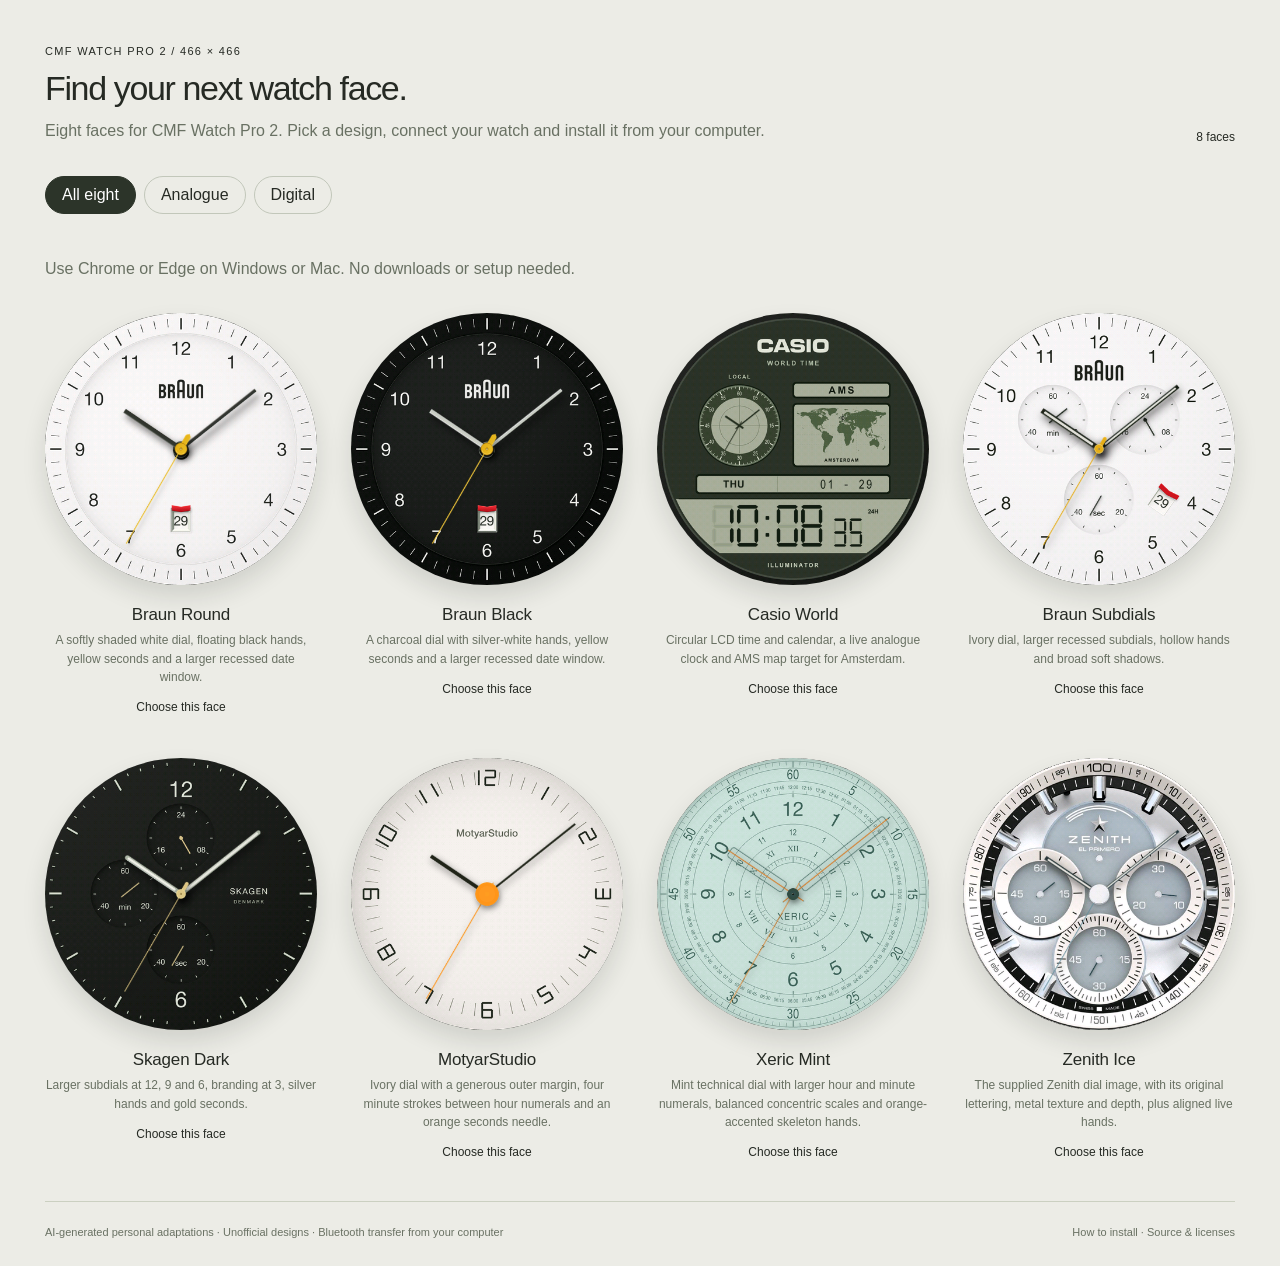
==== index.html @ 689e97fb "Add eight-face browser Bluetooth installer" ====
<!doctype html><html lang="en"><meta charset="utf-8"><meta name="viewport" content="width=device-width,initial-scale=1">
<title>MotyarStudio · Eight watch faces</title>
<style>
*{box-sizing:border-box}body{margin:0;background:#ecece6;color:#262a24;font-family:-apple-system,BlinkMacSystemFont,"Helvetica Neue",sans-serif}main{max-width:1510px;margin:auto;padding:45px 45px 28px}header{display:flex;justify-content:space-between;align-items:end;gap:30px;margin-bottom:32px}h1{font-size:34px;font-weight:500;letter-spacing:-.04em;margin:0 0 10px}p{color:#697163;line-height:1.6;margin:0}.meta{font-size:11px;letter-spacing:.12em;margin-bottom:12px}.filters{display:flex;gap:8px;flex-wrap:wrap;margin:28px 0 42px}button{border:1px solid #c2c7ba;background:transparent;color:inherit;border-radius:24px;font:inherit;padding:9px 16px;cursor:pointer}button[aria-pressed=true]{background:#2c3429;color:white;border-color:#2c3429}.faces{display:grid;grid-template-columns:repeat(4,minmax(0,1fr));gap:44px 34px}figure{margin:0;text-align:center}img{display:block;width:100%;height:auto;aspect-ratio:1;border-radius:50%;box-shadow:0 12px 23px #20281c22}h2{font-size:17px;font-weight:500;letter-spacing:-.01em;margin:20px 0 6px}.description{font-size:12px;line-height:1.55;min-height:38px;max-width:280px;margin:auto}.actions{display:flex;justify-content:center;gap:18px;font-size:12px;margin-top:13px}a{color:inherit;text-decoration:none}a:hover{text-decoration:underline}a:focus-visible,button:focus-visible{outline:3px solid #c39e1d;outline-offset:5px}footer{display:flex;justify-content:space-between;gap:25px;border-top:1px solid #cbd0c1;margin-top:42px;padding-top:24px;font-size:11px;color:#697163}#count{font-size:12px}@media(max-width:1050px){.faces{grid-template-columns:repeat(3,minmax(0,1fr))}}@media(max-width:760px){main{padding:28px 22px}.faces{grid-template-columns:repeat(2,minmax(0,1fr));gap:35px 20px}header{display:block}h1{font-size:29px}#count{margin-top:14px}.description{font-size:11px}h2{font-size:15px}footer{display:block;line-height:2}}@media(max-width:390px){.faces{grid-template-columns:1fr}}
</style>
<main><header><div><div class="meta">CMF WATCH PRO 2 / 466 × 466</div><h1>Find your next watch face.</h1><p>Eight faces for CMF Watch Pro 2. Pick a design, connect your watch and install it from your computer.</p></div><div id="count" role="status">Loading faces…</div></header>
<nav class="filters" aria-label="Filter faces"><button data-filter="all" aria-pressed="true">All eight</button><button data-filter="analog" aria-pressed="false">Analogue</button><button data-filter="digital" aria-pressed="false">Digital</button></nav>
<p style="margin:0 0 32px">Use Chrome or Edge on Windows or Mac. No downloads or setup needed.</p><section class="faces" aria-label="Native face previews" id="faces"></section>
<footer><span>AI-generated personal adaptations · Unofficial designs · Bluetooth transfer from your computer</span><span><a href="help.html">How to install</a> · <a href="downloads/MotyarStudio-Watch-Pro-2-8-Faces.zip">Source & licenses</a></span></footer></main>
<script type="module">
const variants=await(await fetch('variants.json',{cache:'no-store'})).json(),container=document.querySelector('#faces');
const isDigital=v=>v.kind==='digital';
function show(filter){
  const selected=variants.filter(v=>filter==='all'||filter==='new'&&v.group==='expanded'||filter==='subdials'&&['braun-subdials','skagen'].includes(v.theme)||filter==='analog'&&!isDigital(v)||filter==='digital'&&isDigital(v));
  container.style.gridTemplateColumns=filter==='subdials'?'repeat(2,minmax(0,1fr))':'';
  container.style.maxWidth=filter==='subdials'?'1000px':'';container.style.margin=filter==='subdials'?'auto':'';
  container.replaceChildren(...selected.map(v=>{
    const fig=document.createElement('figure'),link=document.createElement('a'),image=document.createElement('img'),title=document.createElement('h2'),desc=document.createElement('p'),actions=document.createElement('div');
    link.href='install.html?theme='+encodeURIComponent(v.theme);image.src=v.preview;image.alt=v.name+' native face preview';image.width=466;image.height=466;link.append(image);title.textContent=v.name;desc.className='description';desc.textContent=v.description;actions.className='actions';
    const open=document.createElement('a'),download=document.createElement('a');open.href=link.href;open.textContent='Choose this face';download.href=v.filename;download.download=v.filename;download.textContent='Download .bin';actions.append(open);fig.append(link,title,desc,actions);return fig;
  }));
  document.querySelector('#count').textContent=selected.length+' faces';
  for(const button of document.querySelectorAll('[data-filter]'))button.setAttribute('aria-pressed',String(button.dataset.filter===filter));
}
for(const button of document.querySelectorAll('[data-filter]'))button.addEventListener('click',()=>show(button.dataset.filter));show('all');
</script></html>
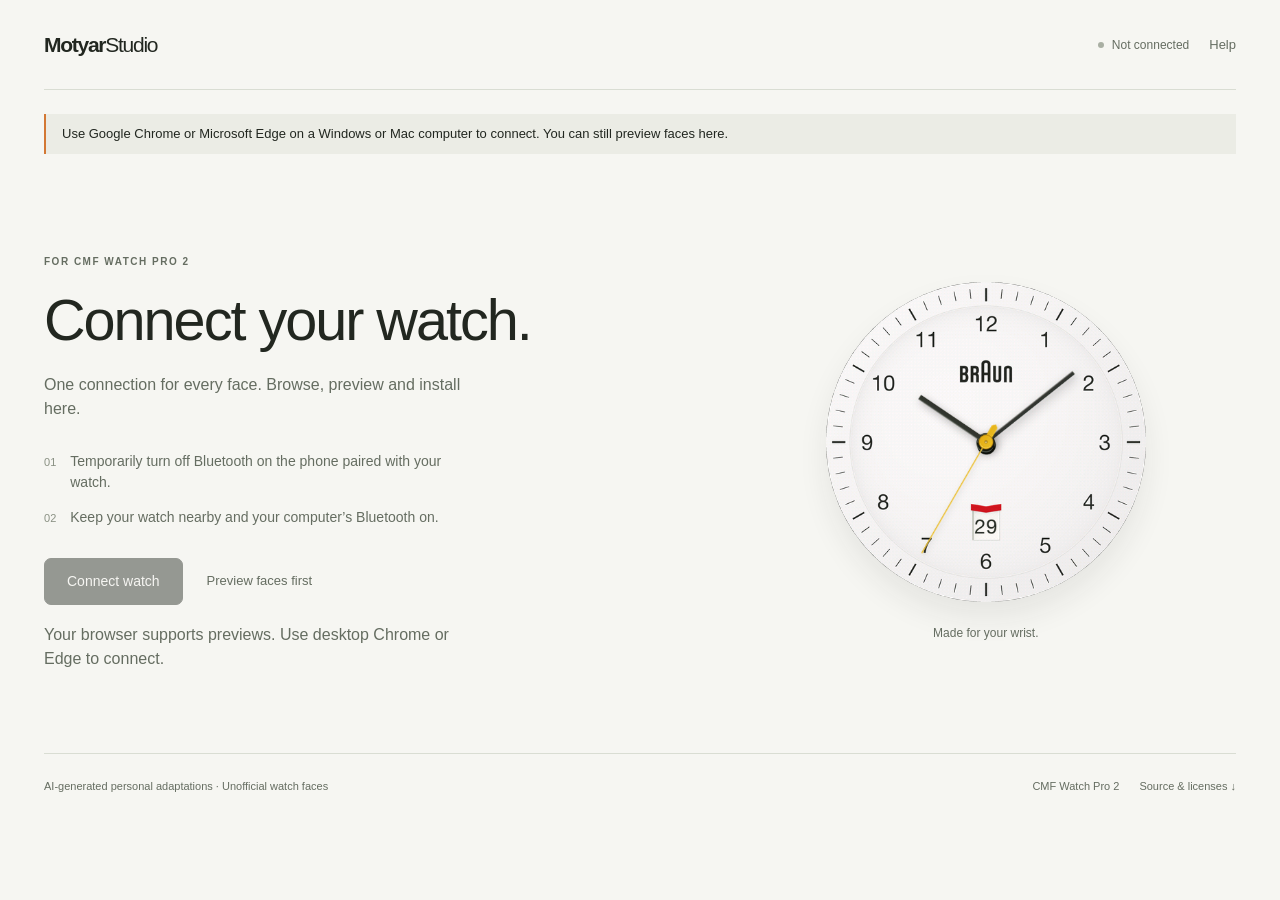
==== commit f8cf7094: "Publish grouped single-page installer and current 21-face collection" ====
--- a/index.html
+++ b/index.html
@@ -1,26 +1,108 @@
-<!doctype html><html lang="en"><meta charset="utf-8"><meta name="viewport" content="width=device-width,initial-scale=1">
-<title>MotyarStudio · Eight watch faces</title>
-<style>
-*{box-sizing:border-box}body{margin:0;background:#ecece6;color:#262a24;font-family:-apple-system,BlinkMacSystemFont,"Helvetica Neue",sans-serif}main{max-width:1510px;margin:auto;padding:45px 45px 28px}header{display:flex;justify-content:space-between;align-items:end;gap:30px;margin-bottom:32px}h1{font-size:34px;font-weight:500;letter-spacing:-.04em;margin:0 0 10px}p{color:#697163;line-height:1.6;margin:0}.meta{font-size:11px;letter-spacing:.12em;margin-bottom:12px}.filters{display:flex;gap:8px;flex-wrap:wrap;margin:28px 0 42px}button{border:1px solid #c2c7ba;background:transparent;color:inherit;border-radius:24px;font:inherit;padding:9px 16px;cursor:pointer}button[aria-pressed=true]{background:#2c3429;color:white;border-color:#2c3429}.faces{display:grid;grid-template-columns:repeat(4,minmax(0,1fr));gap:44px 34px}figure{margin:0;text-align:center}img{display:block;width:100%;height:auto;aspect-ratio:1;border-radius:50%;box-shadow:0 12px 23px #20281c22}h2{font-size:17px;font-weight:500;letter-spacing:-.01em;margin:20px 0 6px}.description{font-size:12px;line-height:1.55;min-height:38px;max-width:280px;margin:auto}.actions{display:flex;justify-content:center;gap:18px;font-size:12px;margin-top:13px}a{color:inherit;text-decoration:none}a:hover{text-decoration:underline}a:focus-visible,button:focus-visible{outline:3px solid #c39e1d;outline-offset:5px}footer{display:flex;justify-content:space-between;gap:25px;border-top:1px solid #cbd0c1;margin-top:42px;padding-top:24px;font-size:11px;color:#697163}#count{font-size:12px}@media(max-width:1050px){.faces{grid-template-columns:repeat(3,minmax(0,1fr))}}@media(max-width:760px){main{padding:28px 22px}.faces{grid-template-columns:repeat(2,minmax(0,1fr));gap:35px 20px}header{display:block}h1{font-size:29px}#count{margin-top:14px}.description{font-size:11px}h2{font-size:15px}footer{display:block;line-height:2}}@media(max-width:390px){.faces{grid-template-columns:1fr}}
-</style>
-<main><header><div><div class="meta">CMF WATCH PRO 2 / 466 × 466</div><h1>Find your next watch face.</h1><p>Eight faces for CMF Watch Pro 2. Pick a design, connect your watch and install it from your computer.</p></div><div id="count" role="status">Loading faces…</div></header>
-<nav class="filters" aria-label="Filter faces"><button data-filter="all" aria-pressed="true">All eight</button><button data-filter="analog" aria-pressed="false">Analogue</button><button data-filter="digital" aria-pressed="false">Digital</button></nav>
-<p style="margin:0 0 32px">Use Chrome or Edge on Windows or Mac. No downloads or setup needed.</p><section class="faces" aria-label="Native face previews" id="faces"></section>
-<footer><span>AI-generated personal adaptations · Unofficial designs · Bluetooth transfer from your computer</span><span><a href="help.html">How to install</a> · <a href="downloads/MotyarStudio-Watch-Pro-2-8-Faces.zip">Source & licenses</a></span></footer></main>
-<script type="module">
-const variants=await(await fetch('variants.json',{cache:'no-store'})).json(),container=document.querySelector('#faces');
-const isDigital=v=>v.kind==='digital';
-function show(filter){
-  const selected=variants.filter(v=>filter==='all'||filter==='new'&&v.group==='expanded'||filter==='subdials'&&['braun-subdials','skagen'].includes(v.theme)||filter==='analog'&&!isDigital(v)||filter==='digital'&&isDigital(v));
-  container.style.gridTemplateColumns=filter==='subdials'?'repeat(2,minmax(0,1fr))':'';
-  container.style.maxWidth=filter==='subdials'?'1000px':'';container.style.margin=filter==='subdials'?'auto':'';
-  container.replaceChildren(...selected.map(v=>{
-    const fig=document.createElement('figure'),link=document.createElement('a'),image=document.createElement('img'),title=document.createElement('h2'),desc=document.createElement('p'),actions=document.createElement('div');
-    link.href='install.html?theme='+encodeURIComponent(v.theme);image.src=v.preview;image.alt=v.name+' native face preview';image.width=466;image.height=466;link.append(image);title.textContent=v.name;desc.className='description';desc.textContent=v.description;actions.className='actions';
-    const open=document.createElement('a'),download=document.createElement('a');open.href=link.href;open.textContent='Choose this face';download.href=v.filename;download.download=v.filename;download.textContent='Download .bin';actions.append(open);fig.append(link,title,desc,actions);return fig;
-  }));
-  document.querySelector('#count').textContent=selected.length+' faces';
-  for(const button of document.querySelectorAll('[data-filter]'))button.setAttribute('aria-pressed',String(button.dataset.filter===filter));
-}
-for(const button of document.querySelectorAll('[data-filter]'))button.addEventListener('click',()=>show(button.dataset.filter));show('all');
-</script></html>
+<!doctype html>
+<html lang="en">
+<head>
+  <meta charset="utf-8">
+  <meta name="viewport" content="width=device-width,initial-scale=1">
+  <meta name="description" content="Connect your CMF Watch Pro 2 once, then preview and install watch faces in one place.">
+  <title>MotyarStudio · Watch faces</title>
+  <link rel="stylesheet" href="styles.css">
+</head>
+<body data-connected="false">
+<div class="shell">
+  <header class="topbar">
+    <div class="wordmark" aria-label="MotyarStudio"><strong>Motyar</strong><span>Studio</span></div>
+    <div class="top-actions">
+      <div class="connection-label" role="status"><span id="connection-label">Not connected</span></div>
+      <button class="quiet" id="disconnect" type="button" hidden>Disconnect</button>
+      <button class="quiet" id="help-open" type="button" aria-haspopup="dialog">Help</button>
+    </div>
+  </header>
+  <main>
+    <noscript><p class="noscript">Enable JavaScript to preview faces and connect your watch.</p></noscript>
+    <aside id="browser-note" class="browser-note" hidden role="status"></aside>
+    <section class="intro" id="connection-stage" aria-labelledby="connect-title">
+      <div class="intro-copy">
+        <div class="eyebrow">For CMF Watch Pro 2</div>
+        <h1 id="connect-title">Connect your watch.</h1>
+        <p>One connection for every face. Browse, preview and install here.</p>
+        <ol class="setup">
+          <li>Temporarily turn off Bluetooth on the phone paired with your watch.</li>
+          <li>Keep your watch nearby and your computer’s Bluetooth on.</li>
+        </ol>
+        <div class="intro-actions">
+          <button class="primary" id="connect" type="button" disabled>Connect watch</button>
+          <button class="quiet" id="browse" type="button" disabled>Preview faces first</button>
+        </div>
+        <p class="connect-status" id="connect-status" aria-live="polite">Loading the collection…</p>
+      </div>
+      <figure class="intro-art" aria-label="Featured watch face">
+        <img src="preview.png" alt="Braun Round watch face" width="466" height="466">
+        <figcaption>Made for your wrist.</figcaption>
+      </figure>
+    </section>
+    <section class="workspace" id="workspace" hidden aria-label="Choose and assign watch faces">
+      <section class="library" aria-labelledby="workspace-title">
+        <div class="library-head" id="library-top">
+          <div><h1 id="workspace-title" tabindex="-1">Choose a face.</h1><span class="count" id="count" role="status"></span></div>
+          <label class="group-picker"><span>Group</span><select id="group-choice" aria-label="Watch face group"><option value="all">All groups</option></select></label>
+        </div>
+        <nav class="filters" aria-label="Filter faces">
+          <button type="button" data-filter="all" aria-pressed="true">All</button>
+          <button type="button" data-filter="analog" aria-pressed="false">Analogue</button>
+          <button type="button" data-filter="digital" aria-pressed="false">Digital</button>
+          <button type="button" data-filter="photo" aria-pressed="false">Photographic</button>
+        </nav>
+        <div class="collections" id="faces" aria-label="Watch face groups"></div>
+        <div class="empty" id="empty" hidden><p>No faces match these filters.</p><button class="quiet" id="reset-filter" type="button">Show all types in this group</button></div>
+      </section>
+      <aside class="preview-panel" id="preview-panel" aria-labelledby="face-title">
+        <div class="preview-heading"><h2 id="face-title">Braun Round</h2><a class="quiet back-to-faces" href="#library-top">All faces ↑</a></div>
+        <div class="watch">
+          <img id="face-poster" src="preview.png" alt="Selected face preview" width="466" height="466">
+          <canvas id="face" width="466" height="466" role="img" aria-label="Live watch face preview" hidden></canvas>
+        </div>
+        <p class="caption" id="caption">Loading native preview…</p>
+        <div class="preview-controls"><button class="toggle" id="mode" type="button" aria-pressed="false">Always-on</button></div>
+        <div class="assignment">
+          <label class="slot" id="slot-label">Install destination
+            <select id="slot" aria-describedby="slot-hint" disabled><option value="">Connect watch to load faces</option></select>
+            <span class="hint" id="slot-hint" role="status">Connect your watch to load its faces.</span>
+          </label>
+          <button class="primary install" id="install" type="button" disabled>Install face</button>
+          <p class="status" id="status" role="status">Connect your watch to install this face.</p>
+          <button class="quiet" id="retry-face" type="button" hidden>Reload this face</button>
+          <div class="progress-row" id="progress-row" hidden>
+            <div class="progress-meta"><span>Transferring to watch</span><span id="progress-label">0%</span></div>
+            <progress id="progress" max="100" value="0" aria-label="Watch face transfer"></progress>
+          </div>
+        </div>
+        <details class="more">
+          <summary>Details & files</summary>
+          <p id="description"></p>
+          <button class="toggle" id="reference" type="button" aria-pressed="false">Reference time</button>
+          <div class="file-actions"><a id="download" href="braun-round.bin" download>Download face</a><a id="image-link" href="preview.png" target="_blank" rel="noopener">View image ↗</a></div>
+          <div class="device-info" id="info">No watch connected.</div>
+          <p id="verification" hidden></p>
+        </details>
+      </aside>
+    </section>
+  </main>
+  <footer><span>AI-generated personal adaptations · Unofficial watch faces</span><div class="footer-links"><span>CMF Watch Pro 2</span><a href="downloads/MotyarStudio-Single-Page.zip" download>Source & licenses ↓</a></div></footer>
+</div>
+<dialog id="help-dialog" aria-labelledby="help-title">
+  <div class="dialog-head"><h2 id="help-title">A little help.</h2><button class="close" id="help-close" type="button" aria-label="Close help">×</button></div>
+  <p>Use desktop Chrome or Edge on Windows or Mac, with Bluetooth enabled.</p>
+  <ol>
+    <li>Release the watch’s phone connection, then select <strong>Connect watch</strong>. Confirm pairing on the watch if asked.</li>
+    <li>Choose a design and an <strong>Install destination</strong>. Replace an existing face or explicitly add a new one if space is available.</li>
+    <li>Select <strong>Install face</strong> and keep the watch nearby. You can install another design without reconnecting.</li>
+    <li>When finished, disconnect here and turn your phone’s Bluetooth back on.</li>
+  </ol>
+  <h3>Watch or destination missing?</h3><p>Close other watch connections and keep the watch nearby. If its face list has not arrived, disconnect and reconnect. A full watch needs an existing face selected for replacement.</p>
+  <h3>About the previews</h3><p>Installed faces use the watch’s clock and supported sensor readings. Browser weather and activity values are samples; connected battery readings are live. Weather icons are illustrative. Subdials show clock readings. Casio’s AMS marker is fixed to Amsterdam.</p>
+  <h3>Your connection stays here</h3><p>Browsing, filtering, previews and this help keep the same connection. Reloading or closing the tab disconnects the watch. Installation history is stored in your browser.</p>
+  <p style="margin-top:24px">Native format, renderer and Bluetooth client: <a href="https://github.com/freethinkel/fmc" target="_blank" rel="noreferrer">FMC ↗</a> · <a href="LICENSE" target="_blank" rel="noopener">AGPL-3.0 ↗</a></p>
+</dialog>
+<script type="module" src="start.js"></script>
+</body>
+</html>
--- a/styles.css
+++ b/styles.css
@@ -0,0 +1,11 @@
+:root{color-scheme:light;--paper:#f6f6f2;--ink:#222720;--muted:#656d61;--line:#d9ddd3;--accent:#d37834;--panel:#fff;--radius:12px}
+*{box-sizing:border-box}body{margin:0;background:var(--paper);color:var(--ink);font:15px/1.5 -apple-system,BlinkMacSystemFont,"Helvetica Neue",sans-serif}button,select,a{-webkit-tap-highlight-color:transparent}button,select{font:inherit;color:inherit}button,a,select,summary{touch-action:manipulation}button{cursor:pointer}button:disabled{cursor:default;opacity:.45}button,a,select,summary{outline-offset:4px}button:focus-visible,a:focus-visible,select:focus-visible,summary:focus-visible{outline:2px solid var(--accent)}[hidden]{display:none!important}a{color:inherit}h1,h2,p{margin:0}h1,h2{font-weight:500;letter-spacing:-.035em}p{color:var(--muted)}.shell{max-width:1320px;margin:auto;padding:0 44px}.topbar{min-height:90px;display:flex;align-items:center;justify-content:space-between;border-bottom:1px solid var(--line);gap:20px}.wordmark{font-size:21px;letter-spacing:-.06em;white-space:nowrap}.wordmark strong{font-weight:750}.wordmark span{font-weight:350}.top-actions{display:flex;gap:20px;align-items:center}.connection-label{display:flex;align-items:center;gap:8px;color:var(--muted);font-size:12px}.connection-label:before{content:"";height:6px;width:6px;background:#a9afa3;border-radius:50%}body[data-connected=true] .connection-label:before{background:#668b54}.quiet{border:0;background:none;padding:7px 0;color:var(--muted);font-size:13px;text-decoration:none}.quiet:hover{color:var(--ink)}.primary,.secondary{border:1px solid var(--ink);background:var(--ink);color:var(--paper);padding:12px 22px;border-radius:7px;font-size:14px;font-weight:500;min-height:46px}.primary:not(:disabled):hover{background:#41483b}.secondary{background:none;color:var(--ink);border-color:var(--line)}.secondary:hover{border-color:var(--ink)}.intro{display:grid;grid-template-columns:1.1fr .9fr;align-items:center;gap:80px;padding:76px 0 82px}.eyebrow{font-size:10px;font-weight:550;letter-spacing:.15em;text-transform:uppercase;color:var(--muted);margin-bottom:20px}.intro h1{font-size:clamp(38px,4.5vw,60px);line-height:1.08;max-width:530px;margin-bottom:22px}.intro-copy>p{font-size:16px;max-width:420px}.setup{list-style:none;padding:0;margin:30px 0;color:var(--muted);counter-reset:setup}.setup li{counter-increment:setup;display:flex;gap:14px;max-width:440px;margin:14px 0;font-size:14px}.setup li:before{content:"0" counter(setup);font-size:11px;color:#8a9184;padding-top:3px}.intro-actions{display:flex;align-items:center;gap:24px;flex-wrap:wrap}.intro-art{text-align:center}.intro-art img{display:block;width:min(100%,320px);height:auto;aspect-ratio:1;border-radius:50%;margin:0 auto 22px;box-shadow:0 16px 30px #22272014}.intro-art figcaption{font-size:12px;color:var(--muted)}.connect-status{font-size:13px;max-width:560px;margin-top:18px;min-height:20px}.connect-status[data-error=true],.status[data-error=true]{color:#9c3f30}.browser-note{font-size:13px;border-left:2px solid var(--accent);padding:10px 16px;margin:24px 0;background:#ebece5}.intro.compact{display:block;padding:26px 0;border-bottom:1px solid var(--line)}.intro.compact .eyebrow,.intro.compact .setup,.intro.compact .intro-art,.intro.compact #browse{display:none}.intro.compact h1{font-size:23px;margin-bottom:6px}.intro.compact .intro-copy{display:grid;grid-template-columns:1fr auto;column-gap:30px;align-items:center}.intro.compact .intro-copy>p{font-size:13px;grid-column:1;max-width:none}.intro.compact .intro-actions{grid-column:2;grid-row:1/3}.intro.compact .connect-status{grid-column:1/-1;margin-top:10px}.workspace{display:grid;grid-template-columns:minmax(0,1fr) 350px;align-items:start;gap:60px;padding:38px 0 58px}.library-head{display:flex;align-items:baseline;justify-content:space-between;gap:20px;margin-bottom:22px}.library-head h1{font-size:29px}.count{font-size:12px;color:var(--muted)}.filters{display:flex;flex-wrap:wrap;gap:20px;border-bottom:1px solid var(--line);margin-bottom:28px}.filters button{border:0;border-bottom:2px solid transparent;background:none;padding:0 0 12px;font-size:13px;color:var(--muted);margin-bottom:-1px}.filters button[aria-pressed=true]{border-color:var(--ink);color:var(--ink)}.faces{display:grid;grid-template-columns:repeat(3,minmax(0,1fr));gap:22px 16px}.face-card{position:relative;min-width:0;border:1px solid transparent;border-radius:var(--radius);background:transparent;padding:14px 10px 12px;color:var(--ink);text-align:center}.face-card:hover{background:#eaece4}.face-card[aria-pressed=true]{border-color:#8b9483;background:#eceee6}.face-card img{display:block;width:100%;max-width:170px;height:auto;aspect-ratio:1;border-radius:50%;margin:0 auto 13px;box-shadow:0 5px 10px #22272012}.face-card span{font-size:12px;display:block;line-height:1.4}.face-card[aria-pressed=true]:after{content:"";position:absolute;top:9px;right:9px;width:5px;height:5px;border-radius:50%;background:var(--accent)}.empty{padding:36px 0;color:var(--muted);font-size:14px}.preview-panel{position:sticky;top:24px;background:var(--panel);padding:27px 25px 24px;border:1px solid var(--line);border-radius:var(--radius);scroll-margin-top:18px}.preview-heading{display:flex;align-items:center;justify-content:space-between;gap:10px;margin-bottom:23px}.preview-heading h2{font-size:23px;line-height:1.2}.back-to-faces{display:none}.watch{position:relative;width:100%;aspect-ratio:1;max-width:300px;margin:0 auto}.watch canvas,.watch img{display:block;width:100%;height:100%;border-radius:50%;background:#000;box-shadow:0 10px 22px #22272018}.caption{font-size:10px;color:var(--muted);text-align:center;line-height:1.5;min-height:30px;margin:17px 0 12px}.preview-controls{display:flex;justify-content:center;margin-bottom:22px}.toggle{font-size:12px;border:1px solid var(--line);border-radius:20px;background:none;padding:6px 13px;color:var(--muted)}.toggle[aria-pressed=true]{background:var(--ink);border-color:var(--ink);color:var(--paper)}.assignment{border-top:1px solid var(--line);padding-top:20px}.slot{display:grid;gap:8px;font-size:12px;font-weight:550;margin:0 0 17px}select{width:100%;min-height:44px;font-size:13px;background:#f7f8f4;border:1px solid var(--line);border-radius:6px;padding:10px 30px 10px 11px;text-overflow:ellipsis}.hint{color:var(--muted);font-size:11px;font-weight:400;line-height:1.45}.install{width:100%}.status{color:var(--muted);font-size:12px;line-height:1.6;margin-top:13px;overflow-wrap:anywhere}.progress-row{margin-top:16px;font-size:12px}.progress-meta{display:flex;justify-content:space-between;color:var(--muted);margin-bottom:5px}progress{display:block;width:100%;height:5px;border:0;border-radius:4px;accent-color:var(--accent)}progress::-webkit-progress-bar{background:#e6e9e0;border-radius:4px}progress::-webkit-progress-value{background:var(--accent);border-radius:4px}.more{border-top:1px solid var(--line);padding-top:16px;margin-top:20px;color:var(--muted);font-size:11px}.more summary{cursor:pointer;list-style:none}.more summary:after{content:"+";float:right}.more[open] summary:after{content:"−"}.more p{font-size:12px;margin:14px 0}.file-actions{display:flex;flex-wrap:wrap;gap:14px;margin:14px 0}.file-actions a{font-size:12px}.device-info{white-space:pre-line;font-size:11px;color:var(--muted);margin-top:14px}footer{display:flex;justify-content:space-between;gap:25px;padding:24px 0;border-top:1px solid var(--line);font-size:11px;color:var(--muted)}footer a{text-decoration:none}footer a:hover{text-decoration:underline}.footer-links{display:flex;gap:20px}dialog{width:min(540px,calc(100% - 36px));max-height:85vh;border:1px solid var(--line);padding:30px;border-radius:14px;color:var(--ink);background:var(--paper)}dialog::backdrop{background:#20271e55;backdrop-filter:blur(3px)}.dialog-head{display:flex;justify-content:space-between;align-items:center;gap:25px;margin-bottom:24px}.dialog-head h2{font-size:26px}dialog p,dialog li{font-size:14px;color:var(--muted)}dialog li{padding:6px 0}dialog h3{font-size:15px;font-weight:550;margin:25px 0 8px}dialog a{font-size:12px}.close{font-size:23px;line-height:1;border:0;background:none;color:var(--muted);padding:5px}.noscript{padding:25px 0}body[data-connecting=true] .connection-label:before{background:var(--accent)}
+@media(min-width:1440px){.shell{max-width:1440px}.workspace{grid-template-columns:minmax(0,1fr) 370px;gap:70px}.faces{gap:26px 20px}.face-card img{max-width:190px}}
+@media(max-width:1050px){.shell{padding:0 30px}.workspace{grid-template-columns:minmax(0,1fr) 310px;gap:30px}.faces{grid-template-columns:repeat(2,minmax(0,1fr));gap:18px 14px}.preview-panel{padding:24px 20px}.intro{gap:35px}}
+@media(max-width:700px){.shell{padding:0 20px}.topbar{min-height:74px}.top-actions{gap:16px}.connection-label{font-size:11px}.wordmark{font-size:19px}.intro{grid-template-columns:1fr;padding:45px 0 36px;gap:45px}.intro h1{font-size:42px}.intro-art{display:none}.intro-copy>p{font-size:15px}.intro.compact .intro-copy{display:block}.intro.compact .intro-actions{margin-top:16px}.intro.compact .connect-status{margin-top:12px}.workspace{grid-template-columns:1fr;gap:35px;padding-top:28px}.faces{grid-template-columns:repeat(3,minmax(0,1fr));gap:14px 8px}.face-card{padding:12px 7px}.face-card span{font-size:11px}.preview-panel{position:static;max-width:440px;width:100%;margin:auto}.watch{max-width:280px}.back-to-faces{display:inline-block;font-size:11px}.filters{gap:18px}.library-head h1{font-size:26px}.caption{min-height:0}.library-head{scroll-margin-top:20px}footer{flex-direction:column;gap:14px}.connection-label span{max-width:110px;overflow:hidden;text-overflow:ellipsis;white-space:nowrap}}
+@media(max-width:380px){.faces{grid-template-columns:repeat(2,minmax(0,1fr))}.top-actions{gap:12px}.connection-label{display:none}.filters{gap:14px}.intro-actions{gap:18px}}
+@media(prefers-reduced-motion:reduce){*{scroll-behavior:auto!important}}
+.collections{display:grid;gap:36px}.group-heading{display:flex;justify-content:space-between;align-items:baseline;gap:18px;margin:0 0 12px;padding-bottom:9px;border-bottom:1px solid var(--line)}.group-heading h2{font-size:15px;font-weight:550;letter-spacing:-.01em}.group-count{font-size:11px;color:var(--muted);white-space:nowrap}.group-picker{display:flex;align-items:center;gap:9px;font-size:11px;color:var(--muted);min-width:0}.group-picker select{width:220px;min-height:36px;font-size:12px;background:transparent;padding:7px 27px 7px 10px}.library-head .count{display:block;font-size:11px;margin-top:4px}.library-head{align-items:center}.empty .quiet{margin-top:9px;text-decoration:underline}
+@media(max-width:1050px){.group-picker select{width:170px}.group-picker>span{display:none}}
+@media(max-width:700px){.group-picker select{width:165px}.group-heading h2{font-size:14px}.collections{gap:28px}.library-head{gap:12px}}
+@media(max-width:380px){.library-head{align-items:stretch;flex-direction:column}.group-picker select{width:100%}.group-picker{width:100%}}
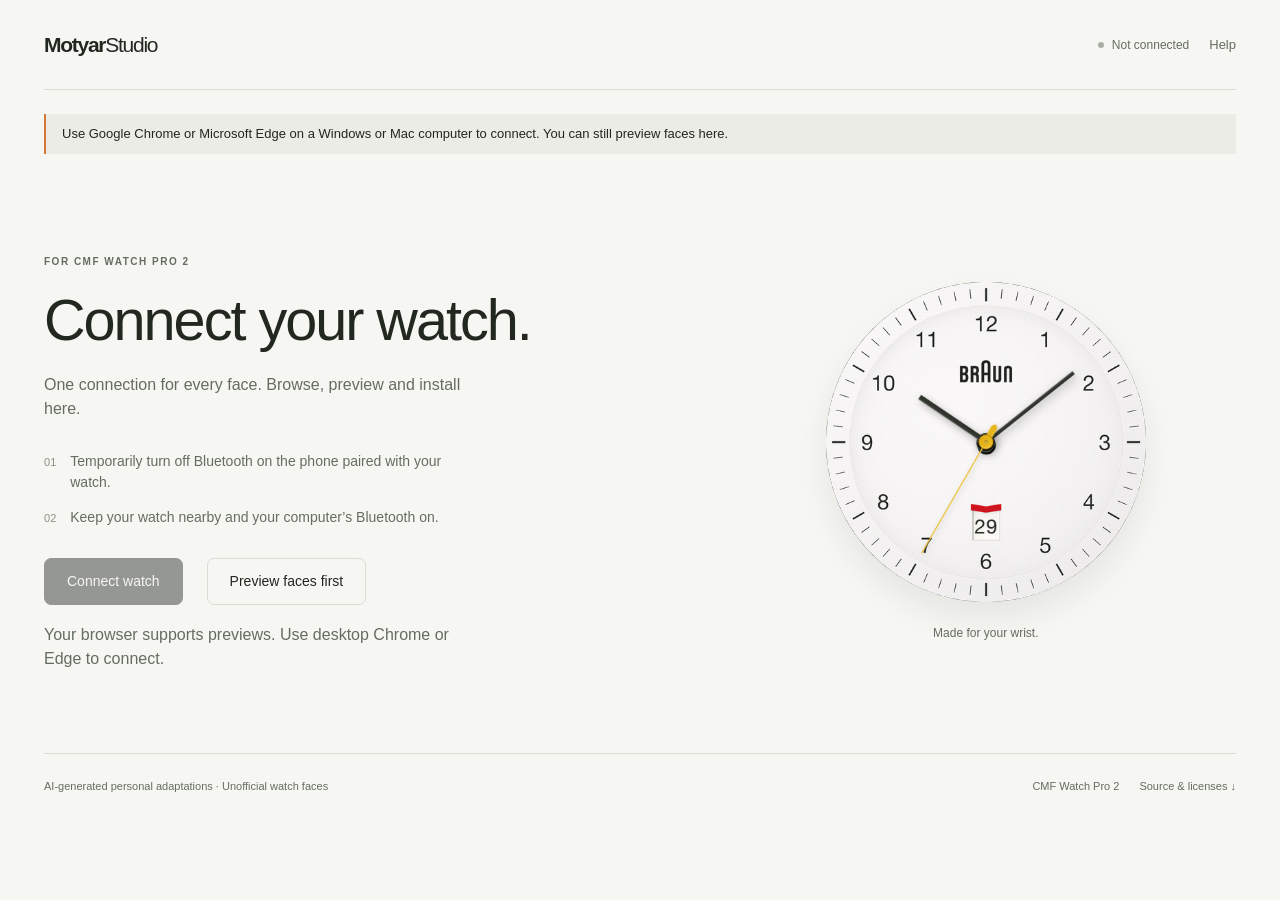
==== commit 1f373b6a: "Restore the full face library and simplify browsing" ====
--- a/index.html
+++ b/index.html
@@ -4,8 +4,10 @@
   <meta charset="utf-8">
   <meta name="viewport" content="width=device-width,initial-scale=1">
   <meta name="description" content="Connect your CMF Watch Pro 2 once, then preview and install watch faces in one place.">
-  <title>MotyarStudio · Watch faces</title>
-  <link rel="stylesheet" href="styles.css">
+  <title>MotyarStudio Watch Faces</title>
+  <meta property="og:title" content="MotyarStudio Watch Faces">
+  <meta property="og:description" content="Browse grouped CMF Watch Pro 2 faces and install them through Bluetooth in one page.">
+  <link rel="stylesheet" href="styles.css?v=library-20261114">
 </head>
 <body data-connected="false">
 <div class="shell">
@@ -31,7 +33,7 @@
         </ol>
         <div class="intro-actions">
           <button class="primary" id="connect" type="button" disabled>Connect watch</button>
-          <button class="quiet" id="browse" type="button" disabled>Preview faces first</button>
+          <button class="secondary" id="browse" type="button" disabled>Preview faces first</button>
         </div>
         <p class="connect-status" id="connect-status" aria-live="polite">Loading the collection…</p>
       </div>
@@ -44,7 +46,6 @@
       <section class="library" aria-labelledby="workspace-title">
         <div class="library-head" id="library-top">
           <div><h1 id="workspace-title" tabindex="-1">Choose a face.</h1><span class="count" id="count" role="status"></span></div>
-          <label class="group-picker"><span>Group</span><select id="group-choice" aria-label="Watch face group"><option value="all">All groups</option></select></label>
         </div>
         <nav class="filters" aria-label="Filter faces">
           <button type="button" data-filter="all" aria-pressed="true">All</button>
@@ -53,7 +54,7 @@
           <button type="button" data-filter="photo" aria-pressed="false">Photographic</button>
         </nav>
         <div class="collections" id="faces" aria-label="Watch face groups"></div>
-        <div class="empty" id="empty" hidden><p>No faces match these filters.</p><button class="quiet" id="reset-filter" type="button">Show all types in this group</button></div>
+        <div class="empty" id="empty" hidden><p>No faces match these filters.</p><button class="quiet" id="reset-filter" type="button">Show all faces</button></div>
       </section>
       <aside class="preview-panel" id="preview-panel" aria-labelledby="face-title">
         <div class="preview-heading"><h2 id="face-title">Braun Round</h2><a class="quiet back-to-faces" href="#library-top">All faces ↑</a></div>
@@ -103,6 +104,6 @@
   <h3>Your connection stays here</h3><p>Browsing, filtering, previews and this help keep the same connection. Reloading or closing the tab disconnects the watch. Installation history is stored in your browser.</p>
   <p style="margin-top:24px">Native format, renderer and Bluetooth client: <a href="https://github.com/freethinkel/fmc" target="_blank" rel="noreferrer">FMC ↗</a> · <a href="LICENSE" target="_blank" rel="noopener">AGPL-3.0 ↗</a></p>
 </dialog>
-<script type="module" src="start.js"></script>
+<script type="module" src="start.js?v=library-20261114"></script>
 </body>
 </html>
